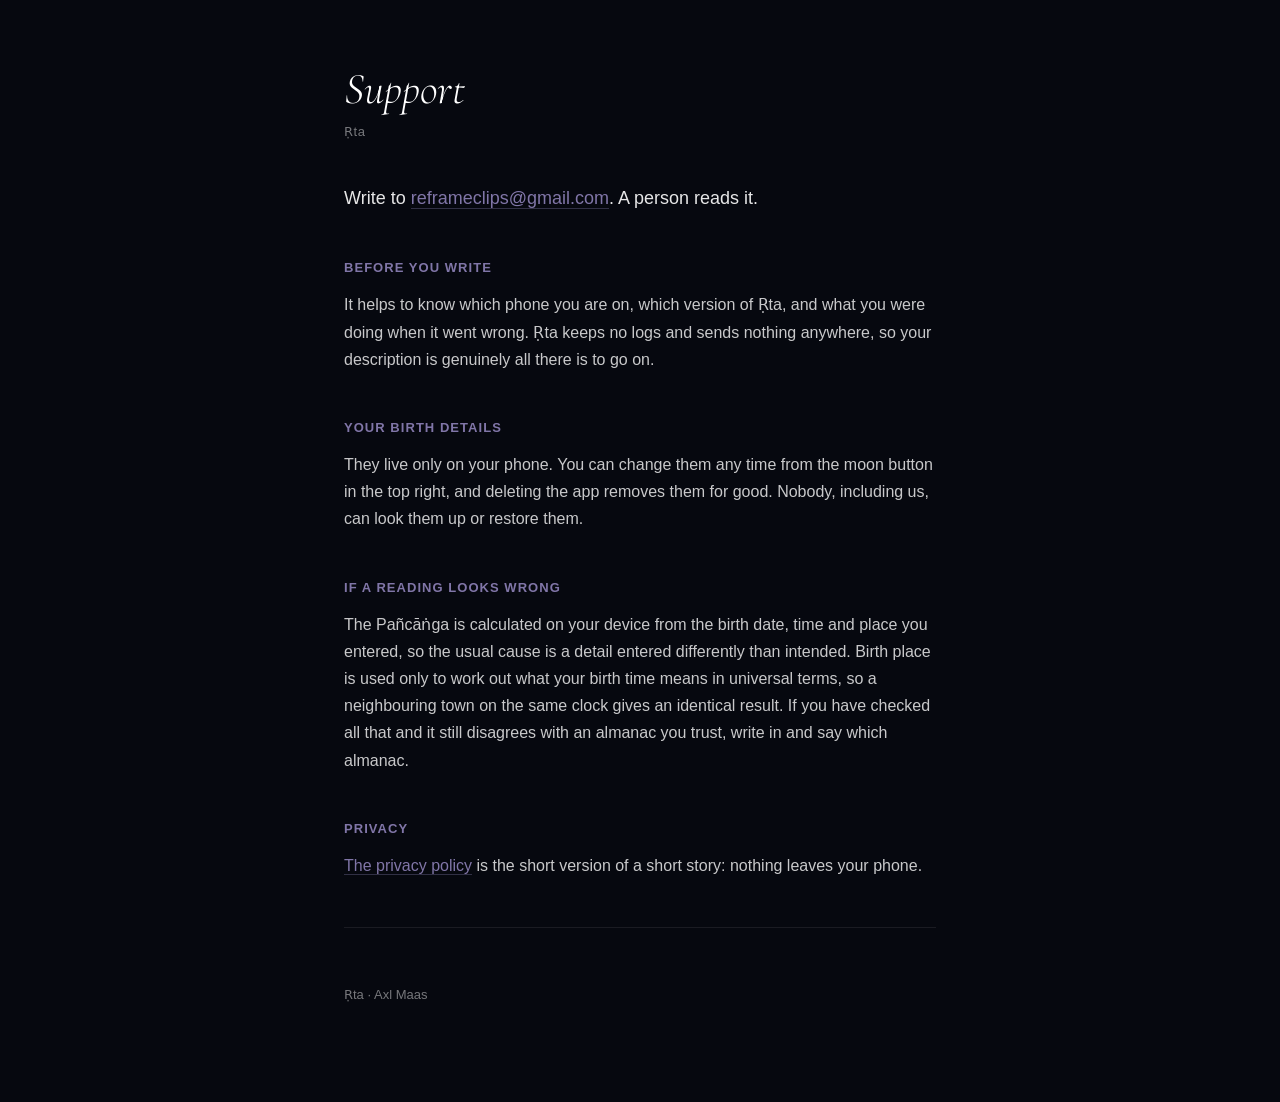
==== support.html @ 3b8acf72 "Add support page" ====
<!doctype html>
<html lang="en">
<head>
<meta charset="utf-8">
<meta name="viewport" content="width=device-width, initial-scale=1">
<title>Support — Ṛta</title>
<link rel="preconnect" href="https://fonts.googleapis.com">
<link rel="preconnect" href="https://fonts.gstatic.com" crossorigin>
<link href="https://fonts.googleapis.com/css2?family=Cormorant+Garamond:ital,wght@1,300&display=swap" rel="stylesheet">
<style>
  :root{ --bg:#06080f; --fg:rgba(255,255,255,0.78); --dim:rgba(255,255,255,0.45);
         --rule:rgba(255,255,255,0.08); --violet:rgba(150,138,195,0.85); }
  *{box-sizing:border-box}
  body{margin:0;background:var(--bg);color:var(--fg);
       font:400 16px/1.7 -apple-system,BlinkMacSystemFont,"Segoe UI",Roboto,sans-serif;
       -webkit-font-smoothing:antialiased;}
  main{max-width:640px;margin:0 auto;padding:64px 24px 96px;}
  h1{font-family:"Cormorant Garamond",Georgia,serif;font-weight:300;font-style:italic;
     font-size:44px;line-height:1.15;margin:0 0 6px;color:#fff;}
  .sub{color:var(--dim);font-size:13px;letter-spacing:.04em;margin:0 0 40px;}
  h2{font-size:13px;font-weight:600;letter-spacing:.08em;text-transform:uppercase;
     color:var(--violet);margin:44px 0 12px;}
  p{margin:0 0 16px;}
  a{color:var(--violet);text-decoration:none;border-bottom:1px solid rgba(150,138,195,0.3);}
  a:hover{border-bottom-color:var(--violet);}
  hr{border:0;border-top:1px solid var(--rule);margin:48px 0;}
  .lede{font-size:18px;color:rgba(255,255,255,0.9);}
  footer{color:var(--dim);font-size:13px;margin-top:56px;}
  @media (max-width:480px){ main{padding:40px 20px 72px} h1{font-size:34px} }
</style>
</head>
<body>
<main>
  <h1>Support</h1>
  <p class="sub">Ṛta</p>

  <p class="lede">Write to <a href="mailto:reframeclips@gmail.com">reframeclips@gmail.com</a>.
  A person reads it.</p>

  <h2>Before you write</h2>
  <p>It helps to know which phone you are on, which version of Ṛta, and what you
  were doing when it went wrong. Ṛta keeps no logs and sends nothing anywhere, so
  your description is genuinely all there is to go on.</p>

  <h2>Your birth details</h2>
  <p>They live only on your phone. You can change them any time from the moon
  button in the top right, and deleting the app removes them for good. Nobody,
  including us, can look them up or restore them.</p>

  <h2>If a reading looks wrong</h2>
  <p>The Pañcāṅga is calculated on your device from the birth date, time and place
  you entered, so the usual cause is a detail entered differently than intended.
  Birth place is used only to work out what your birth time means in universal
  terms, so a neighbouring town on the same clock gives an identical result.
  If you have checked all that and it still disagrees with an almanac you trust,
  write in and say which almanac.</p>

  <h2>Privacy</h2>
  <p><a href="./">The privacy policy</a> is the short version of a short story:
  nothing leaves your phone.</p>

  <hr>
  <footer>Ṛta &middot; Axl Maas</footer>
</main>
</body>
</html>
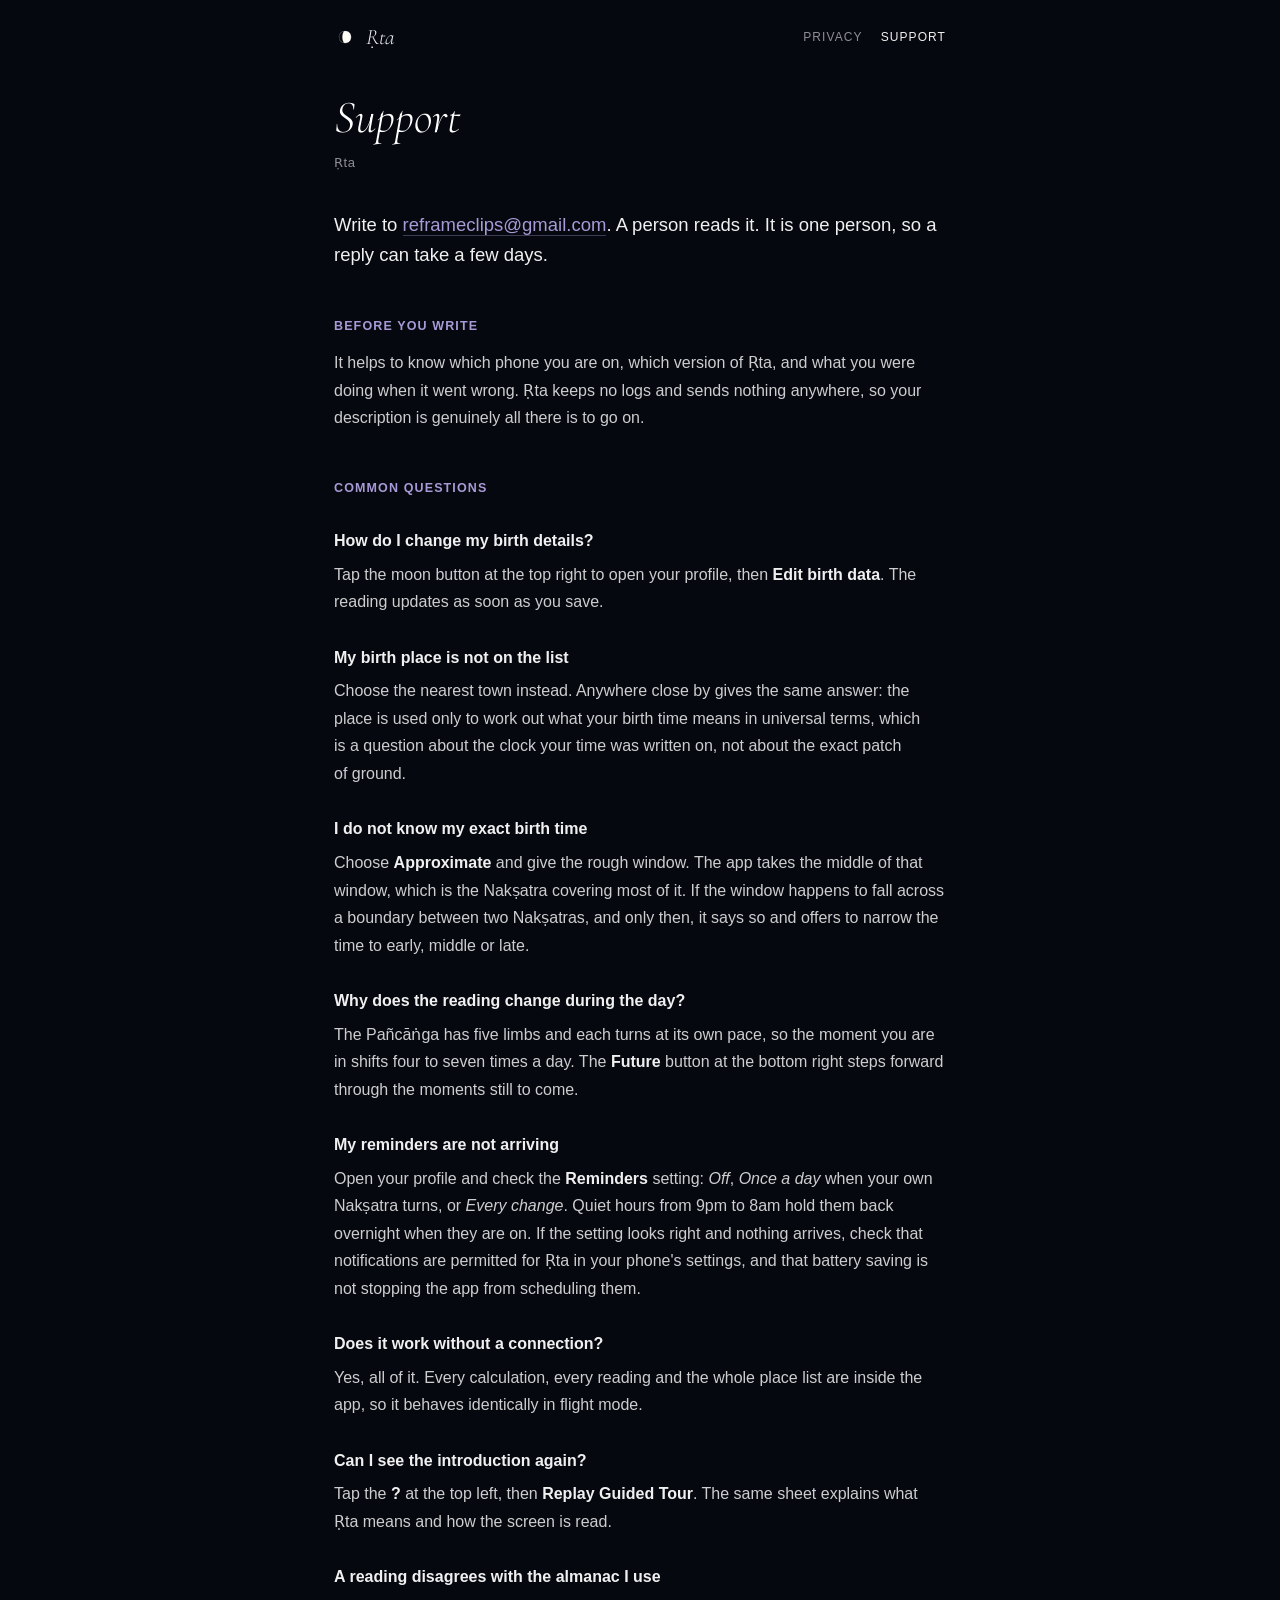
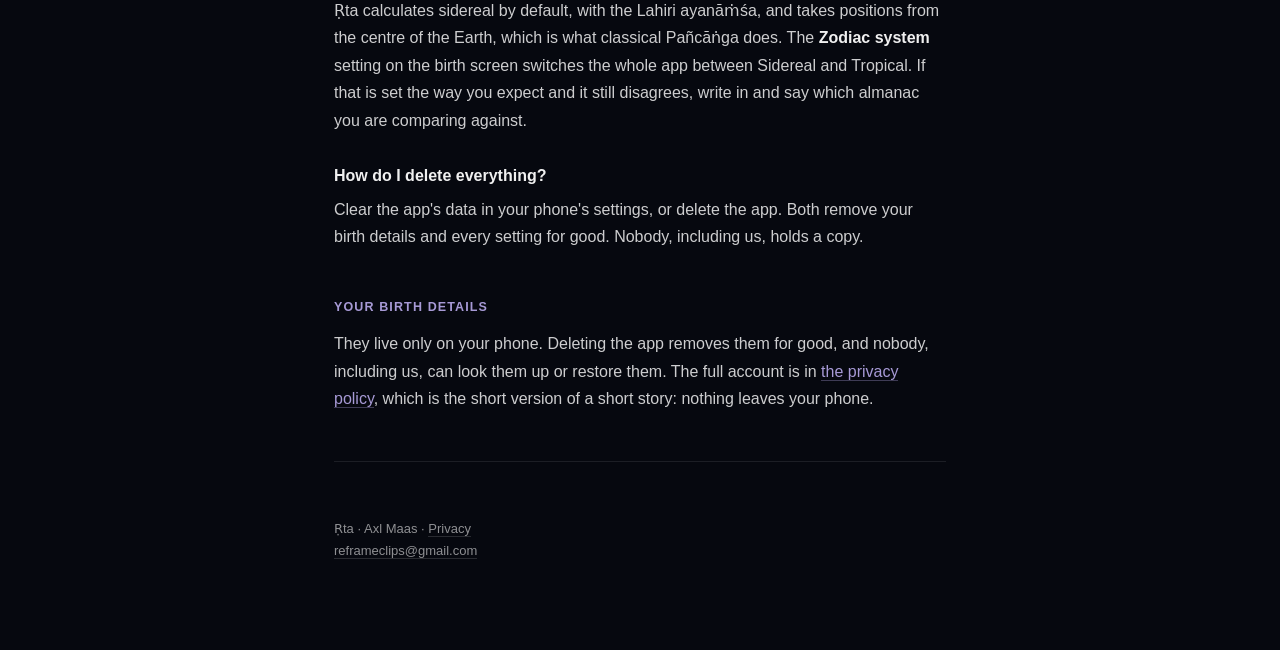
==== commit e9c63d78: "Publish the pages: self-hosted font, icons, support FAQ, Pages workflow The two pages the stores req" ====
--- a/support.html
+++ b/support.html
@@ -4,63 +4,104 @@
 <meta charset="utf-8">
 <meta name="viewport" content="width=device-width, initial-scale=1">
 <title>Support — Ṛta</title>
-<link rel="preconnect" href="https://fonts.googleapis.com">
-<link rel="preconnect" href="https://fonts.gstatic.com" crossorigin>
-<link href="https://fonts.googleapis.com/css2?family=Cormorant+Garamond:ital,wght@1,300&display=swap" rel="stylesheet">
-<style>
-  :root{ --bg:#06080f; --fg:rgba(255,255,255,0.78); --dim:rgba(255,255,255,0.45);
-         --rule:rgba(255,255,255,0.08); --violet:rgba(150,138,195,0.85); }
-  *{box-sizing:border-box}
-  body{margin:0;background:var(--bg);color:var(--fg);
-       font:400 16px/1.7 -apple-system,BlinkMacSystemFont,"Segoe UI",Roboto,sans-serif;
-       -webkit-font-smoothing:antialiased;}
-  main{max-width:640px;margin:0 auto;padding:64px 24px 96px;}
-  h1{font-family:"Cormorant Garamond",Georgia,serif;font-weight:300;font-style:italic;
-     font-size:44px;line-height:1.15;margin:0 0 6px;color:#fff;}
-  .sub{color:var(--dim);font-size:13px;letter-spacing:.04em;margin:0 0 40px;}
-  h2{font-size:13px;font-weight:600;letter-spacing:.08em;text-transform:uppercase;
-     color:var(--violet);margin:44px 0 12px;}
-  p{margin:0 0 16px;}
-  a{color:var(--violet);text-decoration:none;border-bottom:1px solid rgba(150,138,195,0.3);}
-  a:hover{border-bottom-color:var(--violet);}
-  hr{border:0;border-top:1px solid var(--rule);margin:48px 0;}
-  .lede{font-size:18px;color:rgba(255,255,255,0.9);}
-  footer{color:var(--dim);font-size:13px;margin-top:56px;}
-  @media (max-width:480px){ main{padding:40px 20px 72px} h1{font-size:34px} }
-</style>
+<meta name="description" content="Help with Ṛta: birth details, reminders, readings, and how to reach a person.">
+<meta name="theme-color" content="#06080f">
+<link rel="canonical" href="https://kaniwesi.github.io/rta-privacy/support.html">
+<link rel="icon" href="favicon.ico" sizes="any">
+<link rel="icon" type="image/png" sizes="32x32" href="assets/favicon-32.png">
+<link rel="icon" type="image/png" sizes="16x16" href="assets/favicon-16.png">
+<link rel="apple-touch-icon" href="assets/apple-touch-icon.png">
+<meta property="og:type" content="website">
+<meta property="og:site_name" content="Ṛta">
+<meta property="og:title" content="Support — Ṛta">
+<meta property="og:description" content="Help with Ṛta: birth details, reminders, readings, and how to reach a person.">
+<meta property="og:url" content="https://kaniwesi.github.io/rta-privacy/support.html">
+<meta property="og:image" content="https://kaniwesi.github.io/rta-privacy/assets/og.png">
+<meta name="twitter:card" content="summary_large_image">
+<link rel="stylesheet" href="style.css">
 </head>
 <body>
+
+<header class="masthead">
+  <a class="mark" href="./"><img src="assets/favicon-32.png" alt="" width="22" height="22"><span>Ṛta</span></a>
+  <nav class="nav">
+    <a href="./">Privacy</a>
+    <a href="support.html" aria-current="page">Support</a>
+  </nav>
+</header>
+
 <main>
   <h1>Support</h1>
   <p class="sub">Ṛta</p>
 
   <p class="lede">Write to <a href="mailto:reframeclips@gmail.com">reframeclips@gmail.com</a>.
-  A person reads it.</p>
+  A person reads it. It is one person, so a reply can take a few days.</p>
 
   <h2>Before you write</h2>
   <p>It helps to know which phone you are on, which version of Ṛta, and what you
   were doing when it went wrong. Ṛta keeps no logs and sends nothing anywhere, so
   your description is genuinely all there is to go on.</p>
 
+  <h2>Common questions</h2>
+
+  <h3>How do I change my birth details?</h3>
+  <p>Tap the moon button at the top right to open your profile, then <strong>Edit birth
+  data</strong>. The reading updates as soon as you save.</p>
+
+  <h3>My birth place is not on the list</h3>
+  <p>Choose the nearest town instead. Anywhere close by gives the same answer: the place is
+  used only to work out what your birth time means in universal terms, which is a question
+  about the clock your time was written on, not about the exact patch of ground.</p>
+
+  <h3>I do not know my exact birth time</h3>
+  <p>Choose <strong>Approximate</strong> and give the rough window. The app takes the middle
+  of that window, which is the Nakṣatra covering most of it. If the window happens to fall
+  across a boundary between two Nakṣatras, and only then, it says so and offers to narrow
+  the time to early, middle or late.</p>
+
+  <h3>Why does the reading change during the day?</h3>
+  <p>The Pañcāṅga has five limbs and each turns at its own pace, so the moment you are in
+  shifts four to seven times a day. The <strong>Future</strong> button at the bottom right
+  steps forward through the moments still to come.</p>
+
+  <h3>My reminders are not arriving</h3>
+  <p>Open your profile and check the <strong>Reminders</strong> setting: <em>Off</em>,
+  <em>Once a day</em> when your own Nakṣatra turns, or <em>Every change</em>. Quiet hours
+  from 9pm to 8am hold them back overnight when they are on. If the setting looks right and
+  nothing arrives, check that notifications are permitted for Ṛta in your phone's settings,
+  and that battery saving is not stopping the app from scheduling them.</p>
+
+  <h3>Does it work without a connection?</h3>
+  <p>Yes, all of it. Every calculation, every reading and the whole place list are inside
+  the app, so it behaves identically in flight mode.</p>
+
+  <h3>Can I see the introduction again?</h3>
+  <p>Tap the <strong>?</strong> at the top left, then <strong>Replay Guided Tour</strong>.
+  The same sheet explains what Ṛta means and how the screen is read.</p>
+
+  <h3>A reading disagrees with the almanac I use</h3>
+  <p>Ṛta calculates sidereal by default, with the Lahiri ayanāṁśa, and takes positions from
+  the centre of the Earth, which is what classical Pañcāṅga does. The <strong>Zodiac
+  system</strong> setting on the birth screen switches the whole app between Sidereal and
+  Tropical. If that is set the way you expect and it still disagrees, write in and say which
+  almanac you are comparing against.</p>
+
+  <h3>How do I delete everything?</h3>
+  <p>Clear the app's data in your phone's settings, or delete the app. Both remove your
+  birth details and every setting for good. Nobody, including us, holds a copy.</p>
+
   <h2>Your birth details</h2>
-  <p>They live only on your phone. You can change them any time from the moon
-  button in the top right, and deleting the app removes them for good. Nobody,
-  including us, can look them up or restore them.</p>
-
-  <h2>If a reading looks wrong</h2>
-  <p>The Pañcāṅga is calculated on your device from the birth date, time and place
-  you entered, so the usual cause is a detail entered differently than intended.
-  Birth place is used only to work out what your birth time means in universal
-  terms, so a neighbouring town on the same clock gives an identical result.
-  If you have checked all that and it still disagrees with an almanac you trust,
-  write in and say which almanac.</p>
-
-  <h2>Privacy</h2>
-  <p><a href="./">The privacy policy</a> is the short version of a short story:
+  <p>They live only on your phone. Deleting the app removes them for good, and nobody,
+  including us, can look them up or restore them. The full account is in
+  <a href="./">the privacy policy</a>, which is the short version of a short story:
   nothing leaves your phone.</p>
 
   <hr>
-  <footer>Ṛta &middot; Axl Maas</footer>
+  <footer>
+    Ṛta &middot; Axl Maas &middot; <a href="./">Privacy</a><br>
+    <a href="mailto:reframeclips@gmail.com">reframeclips@gmail.com</a>
+  </footer>
 </main>
+
 </body>
 </html>
--- a/style.css
+++ b/style.css
@@ -0,0 +1,120 @@
+/* Ṛta — privacy and support pages.
+   Same palette as the app: background #06080f, muted white text, violet accents.
+   No third-party requests: the one webfont is served from this repo. */
+
+@font-face{
+  font-family:'Cormorant Garamond';
+  font-style:italic;
+  font-weight:300;
+  font-display:swap;
+  src:url('fonts/cormorant-garamond-italic-300-latin.woff2') format('woff2');
+  unicode-range:U+0000-00FF,U+0131,U+0152-0153,U+02BB-02BC,U+02C6,U+02DA,U+02DC,U+0304,U+0308,U+0329,U+2000-206F,U+20AC,U+2122,U+2191,U+2193,U+2212,U+2215,U+FEFF,U+FFFD;
+}
+@font-face{
+  font-family:'Cormorant Garamond';
+  font-style:italic;
+  font-weight:300;
+  font-display:swap;
+  src:url('fonts/cormorant-garamond-italic-300-latin-ext.woff2') format('woff2');
+  unicode-range:U+0100-02BA,U+02BD-02C5,U+02C7-02CC,U+02CE-02D7,U+02DD-02FF,U+0304,U+0308,U+0329,U+1D00-1DBF,U+1E00-1E9F,U+1EF2-1EFF,U+2020,U+20A0-20AB,U+20AD-20C0,U+2113,U+2C60-2C7F,U+A720-A7FF;
+}
+
+:root{
+  --bg:#06080f;
+  --fg:rgba(255,255,255,0.80);
+  --bright:rgba(255,255,255,0.94);
+  --dim:rgba(255,255,255,0.55);
+  --rule:rgba(255,255,255,0.09);
+  --violet:#a79ad6;
+  --violet-dim:rgba(167,154,214,0.35);
+  color-scheme:dark;
+}
+
+*{box-sizing:border-box}
+
+html{-webkit-text-size-adjust:100%}
+
+body{
+  margin:0;
+  background:var(--bg);
+  color:var(--fg);
+  font:400 16px/1.72 -apple-system,BlinkMacSystemFont,"Segoe UI",Roboto,Helvetica,Arial,sans-serif;
+  -webkit-font-smoothing:antialiased;
+  text-rendering:optimizeLegibility;
+}
+
+/* ---- masthead ------------------------------------------------------- */
+
+.masthead{
+  display:flex;align-items:center;justify-content:space-between;gap:16px;
+  max-width:660px;margin:0 auto;padding:26px 24px 0;
+}
+.mark{display:inline-flex;align-items:center;gap:10px;text-decoration:none;border:0;}
+.mark img{width:22px;height:22px;border-radius:6px;display:block;}
+.mark span{
+  font-family:'Cormorant Garamond',Georgia,'Times New Roman',serif;
+  font-style:italic;font-weight:300;font-size:22px;line-height:1;
+  color:var(--bright);
+}
+.nav{display:flex;gap:18px;font-size:12px;letter-spacing:.09em;text-transform:uppercase;}
+.nav a{color:var(--dim);text-decoration:none;border:0;}
+.nav a:hover,.nav a:focus-visible{color:var(--violet);}
+.nav a[aria-current="page"]{color:var(--bright);}
+
+/* ---- page ----------------------------------------------------------- */
+
+main{max-width:660px;margin:0 auto;padding:44px 24px 88px;}
+
+h1{
+  font-family:'Cormorant Garamond',Georgia,'Times New Roman',serif;
+  font-weight:300;font-style:italic;font-size:46px;line-height:1.12;
+  margin:0 0 8px;color:#fff;text-wrap:balance;
+}
+.sub{color:var(--dim);font-size:13px;letter-spacing:.04em;margin:0 0 36px;}
+.lede{font-size:18.5px;line-height:1.62;color:var(--bright);margin:0 0 28px;text-wrap:pretty;}
+
+h2{
+  font-size:12.5px;font-weight:600;letter-spacing:.09em;text-transform:uppercase;
+  color:var(--violet);margin:46px 0 12px;
+}
+h3{font-size:16px;font-weight:600;color:var(--bright);margin:28px 0 6px;}
+p{margin:0 0 16px;text-wrap:pretty;}
+ul{margin:0 0 16px;padding-left:20px;}
+li{margin:0 0 10px;}
+li::marker{color:var(--violet-dim);}
+strong{color:var(--bright);font-weight:600;}
+
+a{color:var(--violet);text-decoration:none;border-bottom:1px solid var(--violet-dim);}
+a:hover{border-bottom-color:var(--violet);}
+a:focus-visible{outline:2px solid var(--violet);outline-offset:3px;border-radius:2px;}
+
+hr{border:0;border-top:1px solid var(--rule);margin:48px 0;}
+
+/* a quiet boxed aside, used for the one-line summary of the whole policy */
+.note{
+  border:1px solid var(--rule);border-radius:14px;
+  background:rgba(150,138,195,0.045);
+  padding:18px 20px;margin:0 0 32px;
+}
+.note p:last-child{margin-bottom:0;}
+
+footer{color:var(--dim);font-size:13px;line-height:1.7;margin-top:56px;}
+footer a{color:var(--dim);border-bottom-color:rgba(255,255,255,0.14);}
+footer a:hover{color:var(--violet);}
+
+@media (max-width:520px){
+  .masthead{padding:20px 20px 0;}
+  main{padding:34px 20px 72px;}
+  h1{font-size:35px;}
+  .lede{font-size:17px;}
+}
+
+@media print{
+  :root{--bg:#fff;--fg:#111;--bright:#000;--dim:#555;--rule:#ccc;--violet:#333;--violet-dim:#999;}
+  body{background:#fff;color:#111;font-size:11pt;}
+  .masthead,.nav{display:none;}
+  main{max-width:none;padding:0;}
+  a{color:#111;border:0;}
+  a[href^="http"]::after{content:" (" attr(href) ")";font-size:9pt;color:#555;}
+  .note{border:1px solid #ccc;background:none;}
+}
